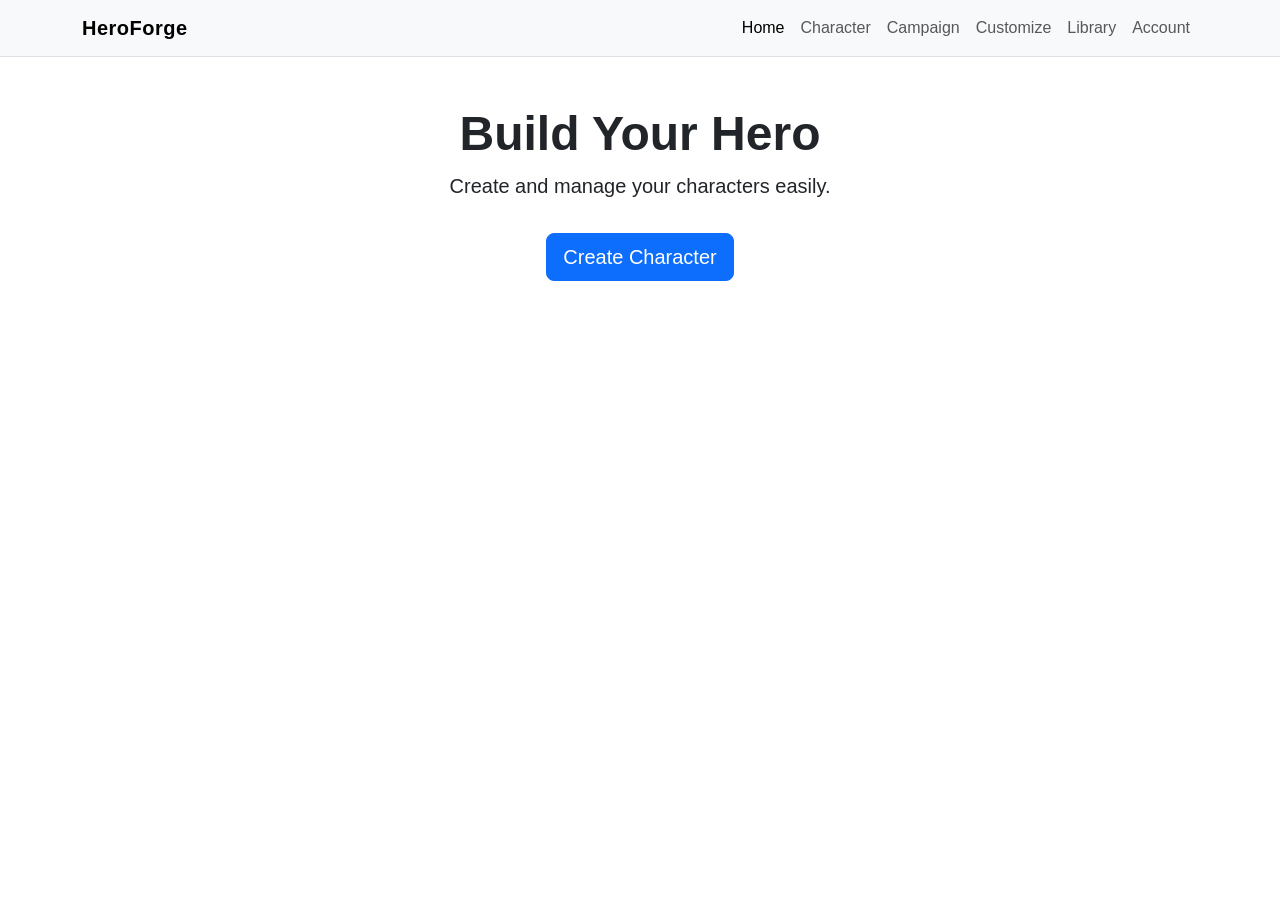
==== index.html @ 3fb8854e "Merge pull request #1 from VCU-257/hrishita-nav-home Added navbar and home page setup" ====
<!DOCTYPE html>
<html lang="en">
<head>
  <meta charset="UTF-8">
  <meta name="viewport" content="width=device-width, initial-scale=1.0">
  <title>HeroForge</title>

  <!-- Bootstrap CSS -->
  <link href="https://cdn.jsdelivr.net/npm/bootstrap@5.3.3/dist/css/bootstrap.min.css" rel="stylesheet">

  <!-- Custom CSS -->
  <link rel="stylesheet" href="style.css">
</head>

<body>

  <!-- Navbar -->
  <nav class="navbar navbar-expand-lg bg-light border-bottom">
    <div class="container">

      <!-- Logo -->
      <a class="navbar-brand fw-bold" href="#">HeroForge</a>

      <!-- Hamburger Button -->
      <button class="navbar-toggler" type="button"
        data-bs-toggle="offcanvas"
        data-bs-target="#mobileMenu">
        <span class="navbar-toggler-icon"></span>
      </button>

      <!-- Desktop Nav -->
      <div class="collapse navbar-collapse">
        <ul class="navbar-nav ms-auto">
          <li class="nav-item"><a class="nav-link active" href="#">Home</a></li>
          <li class="nav-item"><a class="nav-link" href="#">Character</a></li>
          <li class="nav-item"><a class="nav-link" href="#">Campaign</a></li>
          <li class="nav-item"><a class="nav-link" href="#">Customize</a></li>
          <li class="nav-item"><a class="nav-link" href="#">Library</a></li>
          <li class="nav-item"><a class="nav-link" href="#">Account</a></li>
        </ul>
      </div>

    </div>
  </nav>

  <!-- Offcanvas Mobile Menu -->
  <div class="offcanvas offcanvas-end" tabindex="-1" id="mobileMenu">
    <div class="offcanvas-header">
      <h5 class="offcanvas-title">Menu</h5>
      <button type="button" class="btn-close" data-bs-dismiss="offcanvas"></button>
    </div>
    <div class="offcanvas-body">
      <ul class="navbar-nav">
        <li class="nav-item"><a class="nav-link active" href="#">Home</a></li>
        <li class="nav-item"><a class="nav-link" href="#">Character</a></li>
        <li class="nav-item"><a class="nav-link" href="#">Campaign</a></li>
        <li class="nav-item"><a class="nav-link" href="#">Customize</a></li>
        <li class="nav-item"><a class="nav-link" href="#">Library</a></li>
        <li class="nav-item"><a class="nav-link" href="#">Account</a></li>
      </ul>
    </div>
  </div>

  <!-- Home Content -->
  <main class="container py-5 text-center">
    <h1 class="display-5 fw-bold">Build Your Hero</h1>
    <p class="lead">Create and manage your characters easily.</p>

    <a href="#" class="btn btn-primary btn-lg mt-3">Create Character</a>
  </main>

  <!-- Bootstrap JS -->
  <script src="https://cdn.jsdelivr.net/npm/bootstrap@5.3.3/dist/js/bootstrap.bundle.min.js"></script>

</body>
</html>
---- style.css ----
body {
  font-family: Arial, sans-serif;
}

.navbar-brand {
  letter-spacing: 0.5px;
}
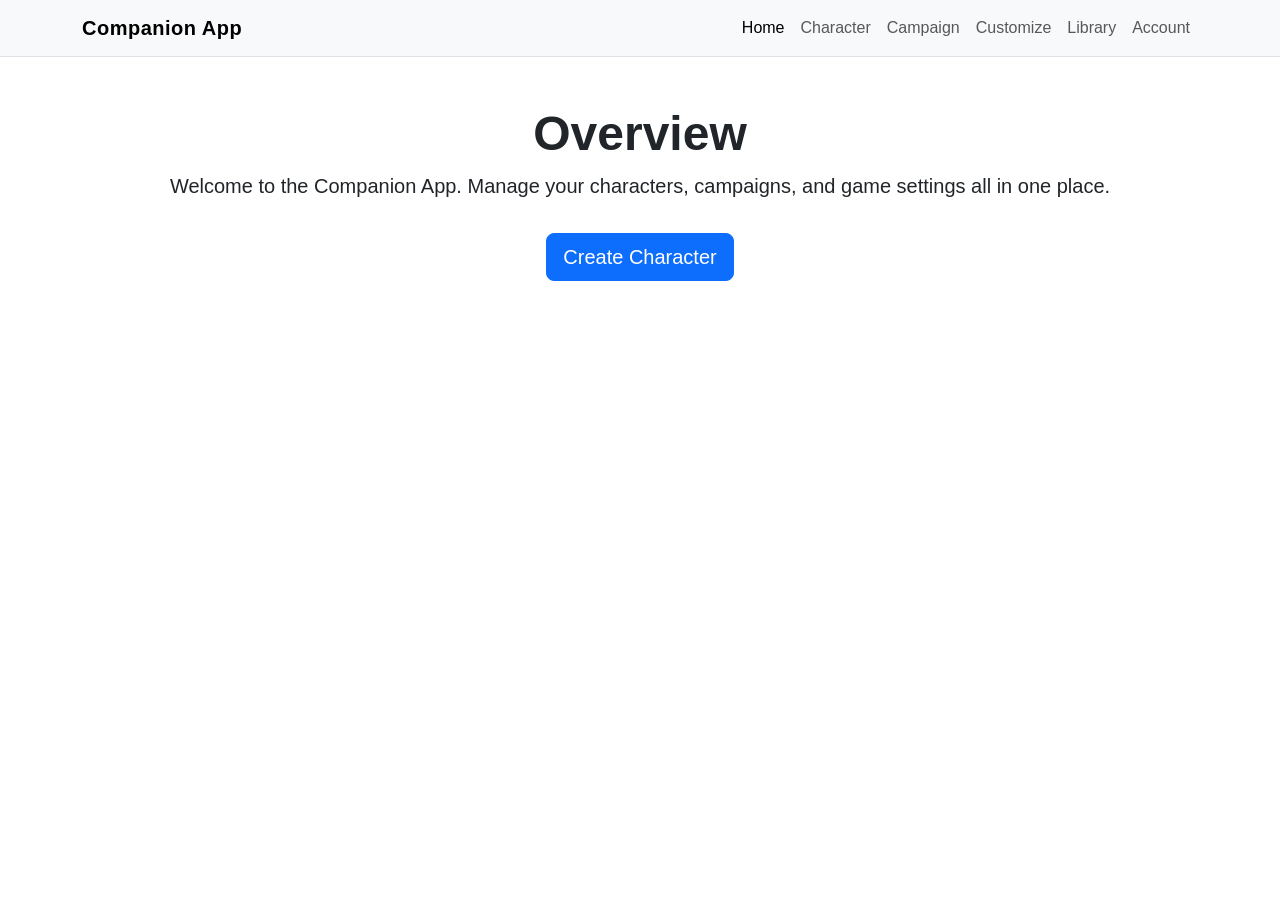
==== commit f62aefa5: "Merge pull request #2 from VCU-257/hrishita-nav-home updated" ====
--- a/index.html
+++ b/index.html
@@ -19,7 +19,7 @@
     <div class="container">
 
       <!-- Logo -->
-      <a class="navbar-brand fw-bold" href="#">HeroForge</a>
+      <a class="navbar-brand fw-bold" href="#">Companion App</a>
 
       <!-- Hamburger Button -->
       <button class="navbar-toggler" type="button"
@@ -31,12 +31,29 @@
       <!-- Desktop Nav -->
       <div class="collapse navbar-collapse">
         <ul class="navbar-nav ms-auto">
-          <li class="nav-item"><a class="nav-link active" href="#">Home</a></li>
-          <li class="nav-item"><a class="nav-link" href="#">Character</a></li>
-          <li class="nav-item"><a class="nav-link" href="#">Campaign</a></li>
-          <li class="nav-item"><a class="nav-link" href="#">Customize</a></li>
-          <li class="nav-item"><a class="nav-link" href="#">Library</a></li>
-          <li class="nav-item"><a class="nav-link" href="#">Account</a></li>
+            <li class="nav-item">
+                <a class="nav-link active" href="index.html">Home</a>
+            </li>
+
+            <li class="nav-item">
+                <a class="nav-link" href="CharacterPage.html">Character</a>
+            </li>
+
+            <li class="nav-item">
+                <a class="nav-link" href="#">Campaign</a>
+            </li>
+
+            <li class="nav-item">
+                <a class="nav-link" href="#">Customize</a>
+            </li>
+
+            <li class="nav-item">
+                <a class="nav-link" href="#">Library</a>
+            </li>
+
+            <li class="nav-item">
+                <a class="nav-link" href="#">Account</a>
+            </li>
         </ul>
       </div>
 
@@ -63,8 +80,10 @@
 
   <!-- Home Content -->
   <main class="container py-5 text-center">
-    <h1 class="display-5 fw-bold">Build Your Hero</h1>
-    <p class="lead">Create and manage your characters easily.</p>
+    <h1 class="display-5 fw-bold">Overview</h1>
+    <p class="lead">
+        Welcome to the Companion App. Manage your characters, campaigns, and game settings all in one place. 
+    </p>
 
     <a href="#" class="btn btn-primary btn-lg mt-3">Create Character</a>
   </main>
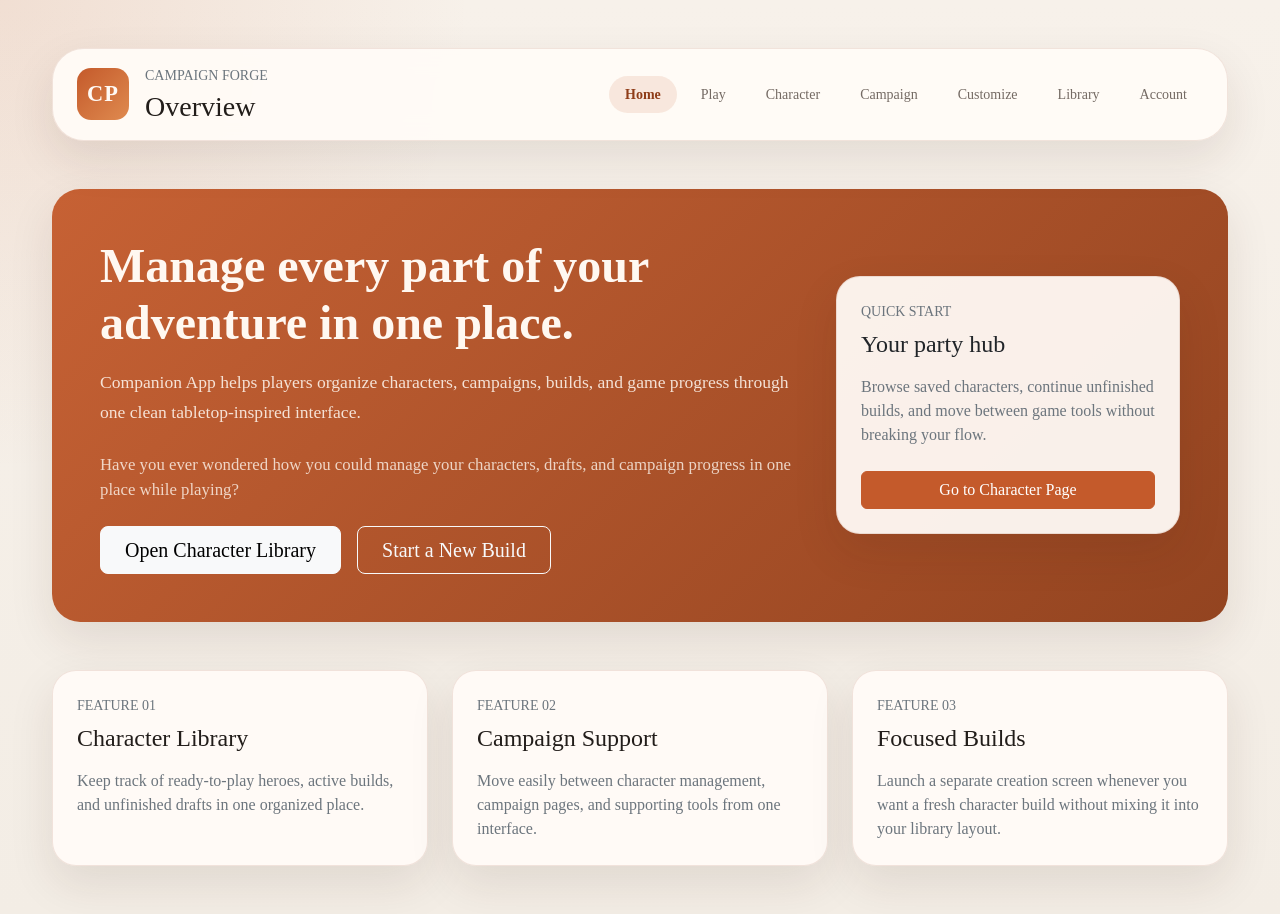
==== commit 8893d9fb: "Add themed multi-page navigation and placeholder pages" ====
--- a/index.html
+++ b/index.html
@@ -1,95 +1,92 @@
 <!DOCTYPE html>
 <html lang="en">
 <head>
-  <meta charset="UTF-8">
-  <meta name="viewport" content="width=device-width, initial-scale=1.0">
-  <title>HeroForge</title>
-
-  <!-- Bootstrap CSS -->
+  <meta charset="utf-8">
+  <meta name="viewport" content="width=device-width, initial-scale=1">
+  <title>Companion App - Home</title>
   <link href="https://cdn.jsdelivr.net/npm/bootstrap@5.3.3/dist/css/bootstrap.min.css" rel="stylesheet">
-
-  <!-- Custom CSS -->
-  <link rel="stylesheet" href="style.css">
+  <link href="style.css" rel="stylesheet">
 </head>
-
 <body>
-
-  <!-- Navbar -->
-  <nav class="navbar navbar-expand-lg bg-light border-bottom">
-    <div class="container">
-
-      <!-- Logo -->
-      <a class="navbar-brand fw-bold" href="#">Companion App</a>
-
-      <!-- Hamburger Button -->
-      <button class="navbar-toggler" type="button"
-        data-bs-toggle="offcanvas"
-        data-bs-target="#mobileMenu">
-        <span class="navbar-toggler-icon"></span>
-      </button>
-
-      <!-- Desktop Nav -->
-      <div class="collapse navbar-collapse">
-        <ul class="navbar-nav ms-auto">
-            <li class="nav-item">
-                <a class="nav-link active" href="index.html">Home</a>
-            </li>
-
-            <li class="nav-item">
-                <a class="nav-link" href="CharacterPage.html">Character</a>
-            </li>
-
-            <li class="nav-item">
-                <a class="nav-link" href="#">Campaign</a>
-            </li>
-
-            <li class="nav-item">
-                <a class="nav-link" href="#">Customize</a>
-            </li>
-
-            <li class="nav-item">
-                <a class="nav-link" href="#">Library</a>
-            </li>
-
-            <li class="nav-item">
-                <a class="nav-link" href="#">Account</a>
-            </li>
+  <div class="container py-4 py-lg-5 app-shell">
+    <header class="topbar rounded-5 px-3 px-lg-4 py-3 mb-4 mb-lg-5">
+      <div class="d-flex flex-column flex-lg-row align-items-lg-center gap-3 justify-content-between">
+        <div class="d-flex align-items-center gap-3">
+          <div class="brand-mark">CP</div>
+          <div>
+            <p class="text-uppercase small mb-1 text-secondary">Campaign Forge</p>
+            <h1 class="h3 mb-0">Overview</h1>
+          </div>
+        </div>
+        <ul class="nav nav-pills flex-wrap gap-2 small">
+          <li class="nav-item"><a class="nav-link active" aria-current="page" href="index.html">Home</a></li>
+          <li class="nav-item"><a class="nav-link" href="Play.html">Play</a></li>
+          <li class="nav-item"><a class="nav-link" href="CharacterPage.html">Character</a></li>
+          <li class="nav-item"><a class="nav-link" href="Campaign.html">Campaign</a></li>
+          <li class="nav-item"><a class="nav-link" href="Customize.html">Customize</a></li>
+          <li class="nav-item"><a class="nav-link" href="Library.html">Library</a></li>
+          <li class="nav-item"><a class="nav-link" href="Account.html">Account</a></li>
         </ul>
       </div>
+    </header>
 
-    </div>
-  </nav>
+    <section class="hero p-4 p-lg-5 mb-4 mb-lg-5">
+      <div class="row g-4 align-items-center">
+        <div class="col-lg-8">
+          <h2 class="display-5 fw-semibold mb-3">Manage every part of your adventure in one place.</h2>
+          <p class="lead-copy mb-4">
+            Companion App helps players organize characters, campaigns, builds, and game progress through one clean tabletop-inspired interface.
+          </p>
+          <p class="quote-text mb-4">
+            Have you ever wondered how you could manage your characters, drafts, and campaign progress in one place while playing?
+          </p>
+          <div class="d-flex flex-wrap gap-3">
+            <a href="CharacterPage.html" class="btn btn-light btn-lg px-4">Open Character Library</a>
+            <a href="CharacterCreation.html" class="btn btn-outline-light btn-lg px-4">Start a New Build</a>
+          </div>
+        </div>
+        <div class="col-lg-4">
+          <div class="panel-card p-4 text-dark h-100">
+            <p class="text-uppercase small text-secondary mb-2">Quick Start</p>
+            <h3 class="h4 mb-3">Your party hub</h3>
+            <p class="text-secondary mb-4">
+              Browse saved characters, continue unfinished builds, and move between game tools without breaking your flow.
+            </p>
+            <a href="CharacterPage.html" class="btn btn-primary w-100">Go to Character Page</a>
+          </div>
+        </div>
+      </div>
+    </section>
 
-  <!-- Offcanvas Mobile Menu -->
-  <div class="offcanvas offcanvas-end" tabindex="-1" id="mobileMenu">
-    <div class="offcanvas-header">
-      <h5 class="offcanvas-title">Menu</h5>
-      <button type="button" class="btn-close" data-bs-dismiss="offcanvas"></button>
-    </div>
-    <div class="offcanvas-body">
-      <ul class="navbar-nav">
-        <li class="nav-item"><a class="nav-link active" href="#">Home</a></li>
-        <li class="nav-item"><a class="nav-link" href="#">Character</a></li>
-        <li class="nav-item"><a class="nav-link" href="#">Campaign</a></li>
-        <li class="nav-item"><a class="nav-link" href="#">Customize</a></li>
-        <li class="nav-item"><a class="nav-link" href="#">Library</a></li>
-        <li class="nav-item"><a class="nav-link" href="#">Account</a></li>
-      </ul>
-    </div>
+    <section class="row g-4">
+      <div class="col-md-4">
+        <div class="feature-card p-4 h-100">
+          <p class="text-uppercase small text-secondary mb-2">Feature 01</p>
+          <h3 class="h4 mb-3">Character Library</h3>
+          <p class="text-secondary mb-0">
+            Keep track of ready-to-play heroes, active builds, and unfinished drafts in one organized place.
+          </p>
+        </div>
+      </div>
+      <div class="col-md-4">
+        <div class="feature-card p-4 h-100">
+          <p class="text-uppercase small text-secondary mb-2">Feature 02</p>
+          <h3 class="h4 mb-3">Campaign Support</h3>
+          <p class="text-secondary mb-0">
+            Move easily between character management, campaign pages, and supporting tools from one interface.
+          </p>
+        </div>
+      </div>
+      <div class="col-md-4">
+        <div class="feature-card p-4 h-100">
+          <p class="text-uppercase small text-secondary mb-2">Feature 03</p>
+          <h3 class="h4 mb-3">Focused Builds</h3>
+          <p class="text-secondary mb-0">
+            Launch a separate creation screen whenever you want a fresh character build without mixing it into your library layout.
+          </p>
+        </div>
+      </div>
+    </section>
   </div>
-
-  <!-- Home Content -->
-  <main class="container py-5 text-center">
-    <h1 class="display-5 fw-bold">Overview</h1>
-    <p class="lead">
-        Welcome to the Companion App. Manage your characters, campaigns, and game settings all in one place. 
-    </p>
-
-    <a href="#" class="btn btn-primary btn-lg mt-3">Create Character</a>
-  </main>
-
-  <!-- Bootstrap JS -->
-  <script src="https://cdn.jsdelivr.net/npm/bootstrap@5.3.3/dist/js/bootstrap.bundle.min.js"></script>
-
 </body>
 </html>
--- a/style.css
+++ b/style.css
@@ -1,7 +1,219 @@
+:root {
+  --page-bg: #f3ede5;
+  --panel-bg: rgba(255, 251, 247, 0.94);
+  --accent: #c45a2b;
+  --accent-dark: #8f3d18;
+  --ink: #221d1a;
+  --muted: #746a63;
+  --border: #dccfc1;
+  --card-shadow: 0 18px 45px rgba(60, 31, 15, 0.1);
+}
+
 body {
-  font-family: Arial, sans-serif;
-}
-
-.navbar-brand {
-  letter-spacing: 0.5px;
+  background:
+    radial-gradient(circle at top left, rgba(196, 90, 43, 0.12), transparent 30%),
+    linear-gradient(180deg, #f7f1ea 0%, var(--page-bg) 100%);
+  color: var(--ink);
+  font-family: Georgia, "Times New Roman", serif;
+  min-height: 100vh;
+}
+
+.app-shell {
+  max-width: 1200px;
+}
+
+.topbar,
+.panel-card,
+.feature-card,
+.builder-card,
+.info-card,
+.status-card,
+.library-card {
+  background: var(--panel-bg);
+  border: 1px solid rgba(143, 61, 24, 0.12);
+  box-shadow: var(--card-shadow);
+}
+
+.topbar {
+  -webkit-backdrop-filter: blur(12px);
+  backdrop-filter: blur(12px);
+}
+
+.brand-mark {
+  width: 52px;
+  height: 52px;
+  border-radius: 14px;
+  display: grid;
+  place-items: center;
+  background: linear-gradient(135deg, var(--accent), #df8a4f);
+  color: #fffaf5;
+  font-size: 1.4rem;
+  font-weight: 700;
+  letter-spacing: 0.05em;
+}
+
+.nav-pills .nav-link {
+  color: var(--muted);
+  border-radius: 999px;
+  padding-inline: 1rem;
+}
+
+.nav-pills .nav-link.active,
+.nav-pills .show > .nav-link {
+  background-color: rgba(196, 90, 43, 0.12);
+  color: var(--accent-dark);
+  font-weight: 600;
+}
+
+.hero,
+.page-hero {
+  background: linear-gradient(135deg, rgba(196, 90, 43, 0.95), rgba(143, 61, 24, 0.96));
+  color: #fff8f1;
+  border-radius: 28px;
+  box-shadow: var(--card-shadow);
+  overflow: hidden;
+}
+
+.hero .lead-copy,
+.page-hero .lead-copy,
+.helper-text {
+  color: rgba(255, 248, 241, 0.86);
+  font-size: 1.1rem;
+  line-height: 1.7;
+}
+
+.quote-text {
+  font-size: 1.05rem;
+  color: rgba(255, 248, 241, 0.78);
+}
+
+.metric {
+  border: 1px solid rgba(255, 248, 241, 0.2);
+  border-radius: 18px;
+  background: rgba(255, 255, 255, 0.08);
+}
+
+.feature-card,
+.panel-card,
+.builder-card,
+.info-card,
+.status-card,
+.library-card {
+  border-radius: 24px;
+}
+
+.feature-card h3,
+.info-card h3,
+.status-card h3 {
+  font-size: 1.5rem;
+}
+
+.builder-card .card-header {
+  background: transparent;
+  border-bottom: 1px solid rgba(143, 61, 24, 0.12);
+  font-weight: 700;
+  color: var(--ink);
+}
+
+.character-card {
+  background: var(--panel-bg);
+  border: 1px solid rgba(143, 61, 24, 0.12);
+  border-radius: 24px;
+  overflow: hidden;
+  box-shadow: var(--card-shadow);
+  transition: transform 180ms ease, box-shadow 180ms ease;
+}
+
+.character-card:hover {
+  transform: translateY(-4px);
+  box-shadow: 0 22px 50px rgba(60, 31, 15, 0.14);
+}
+
+.portrait {
+  height: 180px;
+  background: linear-gradient(135deg, #2b2825, #4a443f);
+  color: #fff5eb;
+  display: flex;
+  align-items: end;
+  padding: 1.25rem;
+  font-size: 1.4rem;
+  font-weight: 700;
+  letter-spacing: 0.04em;
+}
+
+.chip {
+  border: 1px solid var(--border);
+  border-radius: 999px;
+  padding: 0.4rem 0.85rem;
+  font-size: 0.88rem;
+  background: #fff;
+}
+
+.form-label {
+  color: var(--ink);
+  font-weight: 600;
+}
+
+.form-control,
+.form-select,
+textarea {
+  border-radius: 14px;
+  border-color: var(--border);
+  background-color: #fffdfb;
+}
+
+.form-control:focus,
+.form-select:focus,
+textarea:focus {
+  border-color: rgba(196, 90, 43, 0.55);
+  box-shadow: 0 0 0 0.2rem rgba(196, 90, 43, 0.12);
+}
+
+.btn-primary {
+  background-color: var(--accent);
+  border-color: var(--accent);
+}
+
+.btn-primary:hover,
+.btn-primary:focus {
+  background-color: var(--accent-dark);
+  border-color: var(--accent-dark);
+}
+
+.btn-outline-secondary {
+  border-color: var(--border);
+  color: var(--muted);
+}
+
+.btn-outline-secondary:hover {
+  background-color: #efe4da;
+  color: var(--ink);
+  border-color: #d4c1b1;
+}
+
+.btn-outline-light {
+  border-width: 1.5px;
+}
+
+.status-icon {
+  width: 84px;
+  height: 84px;
+  border-radius: 50%;
+  display: grid;
+  place-items: center;
+  background: rgba(196, 90, 43, 0.12);
+  color: var(--accent-dark);
+  font-size: 2rem;
+  font-weight: 700;
+}
+
+.quick-list li {
+  margin-bottom: 0.6rem;
+  color: var(--muted);
+}
+
+@media (max-width: 991.98px) {
+  .topbar .nav {
+    justify-content: center;
+  }
 }
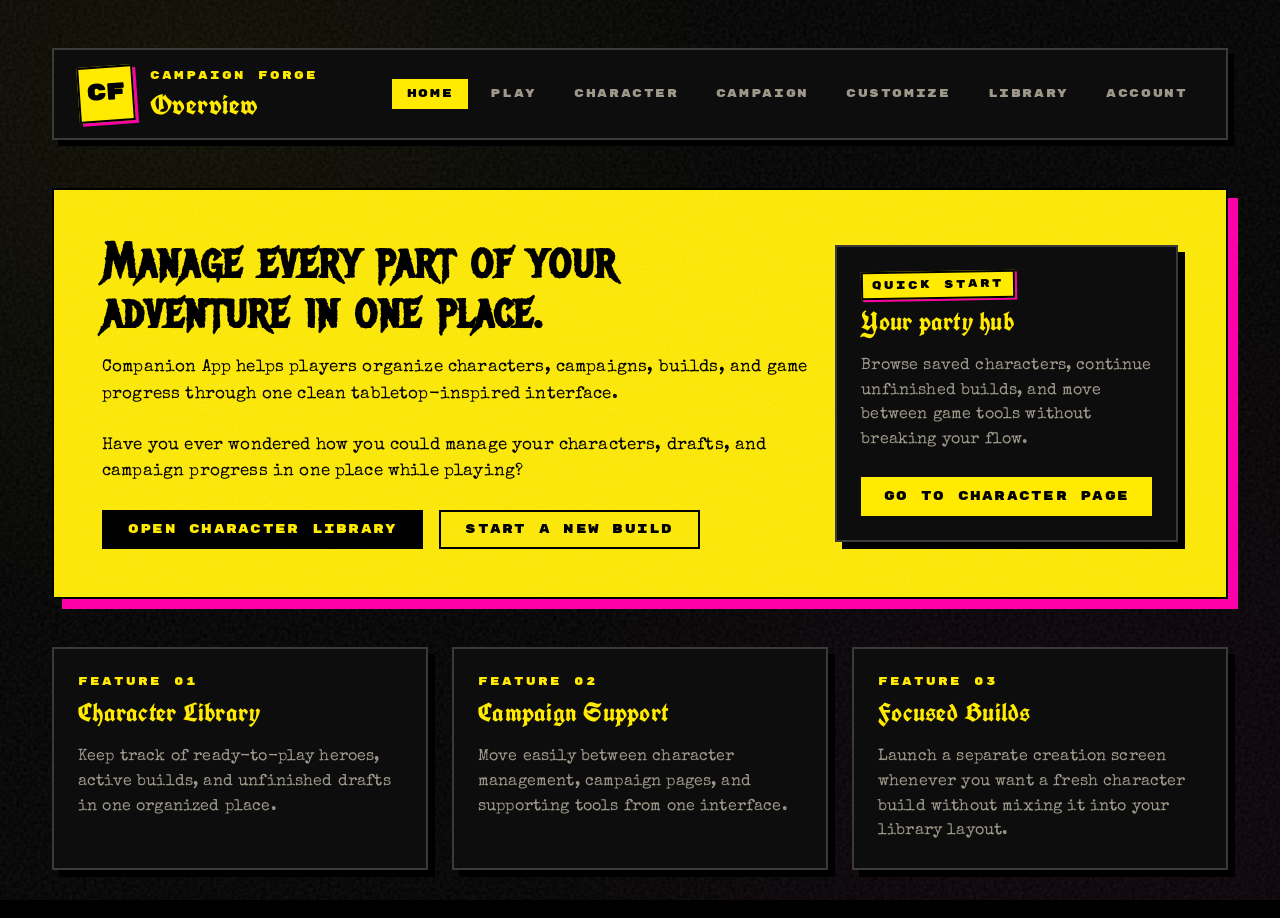
==== commit bcec8ee6: "MAJOR CHANGES FINALLY PUSHED" ====
--- a/index.html
+++ b/index.html
@@ -5,6 +5,9 @@
   <meta name="viewport" content="width=device-width, initial-scale=1">
   <title>Companion App - Home</title>
   <link href="https://cdn.jsdelivr.net/npm/bootstrap@5.3.3/dist/css/bootstrap.min.css" rel="stylesheet">
+  <link rel="preconnect" href="https://fonts.googleapis.com">
+  <link rel="preconnect" href="https://fonts.gstatic.com" crossorigin>
+  <link href="https://fonts.googleapis.com/css2?family=Metal+Mania&family=Rubik+Mono+One&family=Special+Elite&family=UnifrakturCook:wght@700&display=swap" rel="stylesheet">
   <link href="style.css" rel="stylesheet">
 </head>
 <body>
@@ -12,7 +15,7 @@
     <header class="topbar rounded-5 px-3 px-lg-4 py-3 mb-4 mb-lg-5">
       <div class="d-flex flex-column flex-lg-row align-items-lg-center gap-3 justify-content-between">
         <div class="d-flex align-items-center gap-3">
-          <div class="brand-mark">CP</div>
+          <div class="brand-mark">CF</div>
           <div>
             <p class="text-uppercase small mb-1 text-secondary">Campaign Forge</p>
             <h1 class="h3 mb-0">Overview</h1>
--- a/style.css
+++ b/style.css
@@ -1,219 +1,1186 @@
 :root {
-  --page-bg: #f3ede5;
-  --panel-bg: rgba(255, 251, 247, 0.94);
-  --accent: #c45a2b;
-  --accent-dark: #8f3d18;
-  --ink: #221d1a;
-  --muted: #746a63;
-  --border: #dccfc1;
-  --card-shadow: 0 18px 45px rgba(60, 31, 15, 0.1);
+  --mb-black: #000000;
+  --mb-panel: #0d0d0d;
+  --mb-panel-raised: #161616;
+  --mb-yellow: #ffea00;
+  --mb-yellow-dark: #c4b300;
+  --mb-pink: #ff00a8;
+  --mb-pink-dark: #b80078;
+  --mb-blood: #a60000;
+  --mb-bone: #e8e3d5;
+  --mb-bone-dim: #9d9889;
+  --mb-muted: #565248;
+  --mb-border: #252525;
+  --mb-border-strong: #3a3a3a;
+
+  --font-blackletter: "UnifrakturCook", "UnifrakturMaguntia", "Times New Roman", serif;
+  --font-display: "Rubik Mono One", "Impact", "Arial Black", sans-serif;
+  --font-body: "Special Elite", "Courier New", monospace;
+  /* "Peste" is not on Google Fonts; Metal Mania is the closest brushed/grime display face */
+  --font-peste: "Metal Mania", "UnifrakturCook", "Impact", sans-serif;
+}
+
+* {
+  -webkit-font-smoothing: antialiased;
 }
 
 body {
-  background:
-    radial-gradient(circle at top left, rgba(196, 90, 43, 0.12), transparent 30%),
-    linear-gradient(180deg, #f7f1ea 0%, var(--page-bg) 100%);
-  color: var(--ink);
-  font-family: Georgia, "Times New Roman", serif;
+  background-color: var(--mb-black);
+  background-image:
+    radial-gradient(circle at 15% 10%, rgba(255, 234, 0, 0.05), transparent 40%),
+    radial-gradient(circle at 85% 90%, rgba(255, 0, 168, 0.04), transparent 45%),
+    url("data:image/svg+xml;utf8,<svg xmlns='http://www.w3.org/2000/svg' viewBox='0 0 300 300'><filter id='n'><feTurbulence type='fractalNoise' baseFrequency='0.85' numOctaves='3' stitchTiles='stitch'/><feColorMatrix values='0 0 0 0 1  0 0 0 0 1  0 0 0 0 1  0 0 0 0.08 0'/></filter><rect width='100%25' height='100%25' filter='url(%23n)'/></svg>");
+  background-attachment: fixed;
+  color: var(--mb-bone);
+  font-family: var(--font-body);
   min-height: 100vh;
+  letter-spacing: 0.01em;
+}
+
+h1, h2, h3, h4, h5, h6,
+.display-4, .display-5, .display-6 {
+  font-family: var(--font-blackletter);
+  color: var(--mb-bone);
+  font-weight: 700;
+  letter-spacing: 0.015em;
+  line-height: 1.05;
+}
+
+.display-5 {
+  /* No pink shadow — blackletter + offset shadow is unreadable.
+     Hero headings get a thin black shadow instead, below. */
+}
+
+.display-6 {
+  color: var(--mb-yellow);
+  font-size: 3rem;
+}
+
+p { line-height: 1.55; }
+
+.text-uppercase {
+  font-family: var(--font-display);
+  letter-spacing: 0.18em !important;
+}
+
+.text-uppercase.text-secondary,
+p.text-uppercase.small.text-secondary {
+  color: var(--mb-yellow) !important;
+  font-size: 0.7rem;
+}
+
+.lead-copy,
+.helper-text,
+.quote-text {
+  font-size: 1.05rem;
+  line-height: 1.6;
 }
 
 .app-shell {
   max-width: 1200px;
 }
 
-.topbar,
+/* ----- Topbar ----- */
+.topbar {
+  background-color: var(--mb-panel) !important;
+  border: 2px solid var(--mb-border-strong) !important;
+  border-radius: 0 !important;
+  box-shadow: 6px 6px 0 var(--mb-black);
+  -webkit-backdrop-filter: none;
+  backdrop-filter: none;
+}
+
+.topbar h1 {
+  font-family: var(--font-blackletter);
+  color: var(--mb-yellow);
+}
+
+.brand-mark {
+  width: 56px;
+  height: 56px;
+  border-radius: 0;
+  background: var(--mb-yellow);
+  color: var(--mb-black);
+  font-family: var(--font-display);
+  font-size: 1.4rem;
+  font-weight: 900;
+  letter-spacing: 0;
+  transform: rotate(-4deg);
+  display: grid;
+  place-items: center;
+  border: 2px solid var(--mb-black);
+  box-shadow: 3px 3px 0 var(--mb-pink);
+}
+
+/* ----- Nav pills ----- */
+.nav-pills .nav-link {
+  color: var(--mb-bone-dim);
+  border-radius: 0;
+  padding: 0.35rem 0.85rem;
+  font-family: var(--font-display);
+  font-size: 0.72rem;
+  letter-spacing: 0.14em;
+  text-transform: uppercase;
+  border: 1px solid transparent;
+}
+
+.nav-pills .nav-link:hover {
+  color: var(--mb-yellow);
+  border-color: var(--mb-border-strong);
+  background: transparent;
+}
+
+.nav-pills .nav-link.active,
+.nav-pills .show > .nav-link {
+  background-color: var(--mb-yellow);
+  color: var(--mb-black);
+  font-weight: 400;
+  border-color: var(--mb-yellow);
+}
+
+/* ----- Cards / panels ----- */
 .panel-card,
 .feature-card,
 .builder-card,
 .info-card,
 .status-card,
 .library-card {
-  background: var(--panel-bg);
-  border: 1px solid rgba(143, 61, 24, 0.12);
-  box-shadow: var(--card-shadow);
-}
-
-.topbar {
-  -webkit-backdrop-filter: blur(12px);
-  backdrop-filter: blur(12px);
-}
-
-.brand-mark {
-  width: 52px;
-  height: 52px;
-  border-radius: 14px;
-  display: grid;
-  place-items: center;
-  background: linear-gradient(135deg, var(--accent), #df8a4f);
-  color: #fffaf5;
-  font-size: 1.4rem;
-  font-weight: 700;
-  letter-spacing: 0.05em;
-}
-
-.nav-pills .nav-link {
-  color: var(--muted);
-  border-radius: 999px;
-  padding-inline: 1rem;
-}
-
-.nav-pills .nav-link.active,
-.nav-pills .show > .nav-link {
-  background-color: rgba(196, 90, 43, 0.12);
-  color: var(--accent-dark);
-  font-weight: 600;
-}
-
+  background-color: var(--mb-panel) !important;
+  border: 2px solid var(--mb-border-strong) !important;
+  border-radius: 0 !important;
+  box-shadow: 7px 7px 0 var(--mb-black);
+  color: var(--mb-bone);
+}
+
+/* Bootstrap's .text-dark forces near-black color with !important, which on
+   our dark panels produces black-on-near-black. Override it hard. */
+.info-card,
+.info-card.text-dark,
+.panel-card.text-dark,
+.panel-card.text-dark h1,
+.panel-card.text-dark h2,
+.panel-card.text-dark h3,
+.panel-card.text-dark h4,
+.panel-card.text-dark h5,
+.panel-card.text-dark h6,
+.info-card.text-dark h1,
+.info-card.text-dark h2,
+.info-card.text-dark h3,
+.info-card.text-dark h4,
+.info-card.text-dark h5,
+.info-card.text-dark h6 {
+  color: var(--mb-bone) !important;
+}
+
+.panel-card.text-dark h3,
+.panel-card.text-dark h4,
+.info-card.text-dark h3,
+.info-card.text-dark h4 {
+  color: var(--mb-yellow) !important;
+}
+
+.info-card .text-secondary,
+.info-card.text-dark .text-secondary,
+.panel-card .text-secondary,
+.panel-card.text-dark .text-secondary,
+.feature-card .text-secondary,
+.builder-card .text-secondary,
+.status-card .text-secondary,
+.library-card .text-secondary,
+.character-card .text-secondary {
+  color: var(--mb-bone-dim) !important;
+}
+
+.panel-card.text-dark .text-uppercase.text-secondary,
+.info-card.text-dark .text-uppercase.text-secondary {
+  background: var(--mb-yellow);
+  color: var(--mb-black) !important;
+  padding: 0.2rem 0.55rem;
+  display: inline-block;
+  transform: rotate(-1deg);
+  border: 2px solid var(--mb-black);
+  box-shadow: 2px 2px 0 var(--mb-pink);
+}
+
+.feature-card h3,
+.info-card h3,
+.status-card h3,
+.panel-card h3,
+.library-card h3,
+.builder-card h3 {
+  font-family: var(--font-blackletter);
+  color: var(--mb-yellow);
+  font-size: 1.6rem;
+  letter-spacing: 0.01em;
+}
+
+/* ----- Hero / page-hero ----- */
 .hero,
 .page-hero {
-  background: linear-gradient(135deg, rgba(196, 90, 43, 0.95), rgba(143, 61, 24, 0.96));
-  color: #fff8f1;
-  border-radius: 28px;
-  box-shadow: var(--card-shadow);
+  background: var(--mb-yellow) !important;
+  color: var(--mb-black) !important;
+  border-radius: 0;
+  border: 2px solid var(--mb-black);
+  box-shadow: 10px 10px 0 var(--mb-pink);
   overflow: hidden;
+  position: relative;
+}
+
+.hero::before,
+.page-hero::before {
+  content: "";
+  position: absolute;
+  inset: 0;
+  background-image: url("data:image/svg+xml;utf8,<svg xmlns='http://www.w3.org/2000/svg' viewBox='0 0 200 200'><filter id='n'><feTurbulence type='fractalNoise' baseFrequency='0.9' numOctaves='2' stitchTiles='stitch'/></filter><rect width='100%25' height='100%25' filter='url(%23n)' opacity='0.12'/></svg>");
+  pointer-events: none;
+}
+
+.hero > *,
+.page-hero > * {
+  position: relative;
+}
+
+.hero h2, .page-hero h2,
+.hero h3, .page-hero h3 {
+  color: var(--mb-black) !important;
+}
+
+.hero h2.display-5,
+.page-hero h2.display-5 {
+  font-family: var(--font-peste);
+  font-weight: 400;
+  letter-spacing: 0.02em;
+  line-height: 1.05;
+  text-shadow: none;
+}
+
+.hero .text-uppercase,
+.page-hero .text-uppercase,
+.hero p.text-uppercase.small.text-secondary,
+.page-hero p.text-uppercase.small.text-secondary {
+  color: var(--mb-black) !important;
 }
 
 .hero .lead-copy,
 .page-hero .lead-copy,
-.helper-text {
-  color: rgba(255, 248, 241, 0.86);
-  font-size: 1.1rem;
-  line-height: 1.7;
-}
-
-.quote-text {
-  font-size: 1.05rem;
-  color: rgba(255, 248, 241, 0.78);
+.hero .helper-text,
+.page-hero .helper-text,
+.hero .quote-text {
+  color: var(--mb-black) !important;
+  font-weight: 500;
+}
+
+.hero .text-white-50,
+.page-hero .text-white-50 {
+  color: var(--mb-black) !important;
+  opacity: 0.75;
 }
 
 .metric {
-  border: 1px solid rgba(255, 248, 241, 0.2);
-  border-radius: 18px;
-  background: rgba(255, 255, 255, 0.08);
-}
-
-.feature-card,
-.panel-card,
-.builder-card,
-.info-card,
-.status-card,
-.library-card {
-  border-radius: 24px;
-}
-
-.feature-card h3,
-.info-card h3,
-.status-card h3 {
-  font-size: 1.5rem;
-}
-
+  border: 2px solid var(--mb-black);
+  border-radius: 0;
+  background: var(--mb-black);
+  color: var(--mb-bone);
+}
+
+.metric .small,
+.metric .text-white-50 {
+  color: var(--mb-yellow) !important;
+  opacity: 1;
+  font-family: var(--font-display);
+  letter-spacing: 0.12em;
+  text-transform: uppercase;
+  font-size: 0.68rem;
+}
+
+.metric .fs-4 {
+  font-family: var(--font-display);
+  color: var(--mb-bone);
+}
+
+/* ----- Builder card header ----- */
 .builder-card .card-header {
-  background: transparent;
-  border-bottom: 1px solid rgba(143, 61, 24, 0.12);
-  font-weight: 700;
-  color: var(--ink);
-}
-
+  background: var(--mb-black) !important;
+  border-bottom: 2px solid var(--mb-yellow) !important;
+  border-radius: 0;
+  font-family: var(--font-display);
+  font-weight: 400;
+  color: var(--mb-yellow) !important;
+  letter-spacing: 0.15em;
+  text-transform: uppercase;
+  font-size: 0.88rem;
+}
+
+/* ----- Character cards ----- */
 .character-card {
-  background: var(--panel-bg);
-  border: 1px solid rgba(143, 61, 24, 0.12);
-  border-radius: 24px;
+  background: var(--mb-panel);
+  border: 2px solid var(--mb-border-strong);
+  border-radius: 0;
   overflow: hidden;
-  box-shadow: var(--card-shadow);
-  transition: transform 180ms ease, box-shadow 180ms ease;
+  box-shadow: 6px 6px 0 var(--mb-black);
+  transition: transform 150ms ease, box-shadow 150ms ease, border-color 150ms ease;
+  color: var(--mb-bone);
 }
 
 .character-card:hover {
-  transform: translateY(-4px);
-  box-shadow: 0 22px 50px rgba(60, 31, 15, 0.14);
+  transform: translate(-2px, -2px);
+  box-shadow: 10px 10px 0 var(--mb-pink);
+  border-color: var(--mb-yellow);
+}
+
+.character-card h3 {
+  font-family: var(--font-blackletter);
+  color: var(--mb-yellow);
 }
 
 .portrait {
-  height: 180px;
-  background: linear-gradient(135deg, #2b2825, #4a443f);
-  color: #fff5eb;
+  height: 170px;
+  background-color: var(--mb-black);
+  background-image:
+    linear-gradient(135deg, rgba(255, 234, 0, 0.1) 0%, transparent 60%),
+    url("data:image/svg+xml;utf8,<svg xmlns='http://www.w3.org/2000/svg' viewBox='0 0 100 100'><filter id='n'><feTurbulence type='fractalNoise' baseFrequency='1.2' numOctaves='2'/></filter><rect width='100%25' height='100%25' filter='url(%23n)' opacity='0.18'/></svg>");
+  color: var(--mb-yellow);
   display: flex;
   align-items: end;
-  padding: 1.25rem;
-  font-size: 1.4rem;
-  font-weight: 700;
-  letter-spacing: 0.04em;
+  padding: 1.1rem;
+  font-family: var(--font-display);
+  font-size: 1.5rem;
+  font-weight: 400;
+  letter-spacing: 0.05em;
+  border-bottom: 2px solid var(--mb-yellow);
 }
 
 .chip {
-  border: 1px solid var(--border);
-  border-radius: 999px;
-  padding: 0.4rem 0.85rem;
-  font-size: 0.88rem;
-  background: #fff;
-}
-
+  border: 1px solid var(--mb-yellow);
+  border-radius: 0;
+  padding: 0.28rem 0.65rem;
+  font-family: var(--font-display);
+  font-size: 0.68rem;
+  letter-spacing: 0.1em;
+  text-transform: uppercase;
+  background: transparent;
+  color: var(--mb-yellow);
+}
+
+/* ----- Badges ----- */
+.badge {
+  border-radius: 0;
+  font-family: var(--font-display);
+  font-size: 0.62rem;
+  letter-spacing: 0.14em;
+  padding: 0.35em 0.6em;
+}
+
+.badge.text-bg-success-subtle,
+.badge.text-success-emphasis {
+  background-color: var(--mb-yellow) !important;
+  color: var(--mb-black) !important;
+}
+
+.badge.text-bg-warning-subtle,
+.badge.text-warning-emphasis {
+  background-color: var(--mb-pink) !important;
+  color: var(--mb-black) !important;
+}
+
+/* ----- Forms ----- */
 .form-label {
-  color: var(--ink);
-  font-weight: 600;
+  font-family: var(--font-display);
+  color: var(--mb-yellow);
+  font-size: 0.7rem;
+  letter-spacing: 0.14em;
+  text-transform: uppercase;
+  margin-bottom: 0.35rem;
 }
 
 .form-control,
 .form-select,
 textarea {
-  border-radius: 14px;
-  border-color: var(--border);
-  background-color: #fffdfb;
-}
+  border-radius: 0;
+  border: 2px solid var(--mb-border-strong);
+  background-color: var(--mb-black);
+  color: var(--mb-bone);
+  font-family: var(--font-body);
+}
+
+.form-control::placeholder { color: var(--mb-muted); }
 
 .form-control:focus,
 .form-select:focus,
 textarea:focus {
-  border-color: rgba(196, 90, 43, 0.55);
-  box-shadow: 0 0 0 0.2rem rgba(196, 90, 43, 0.12);
+  border-color: var(--mb-yellow);
+  background-color: var(--mb-black);
+  color: var(--mb-bone);
+  box-shadow: 0 0 0 3px rgba(255, 234, 0, 0.15);
+}
+
+.form-select {
+  background-image: url("data:image/svg+xml,%3csvg xmlns='http://www.w3.org/2000/svg' viewBox='0 0 16 16'%3e%3cpath fill='none' stroke='%23ffea00' stroke-linecap='round' stroke-linejoin='round' stroke-width='2' d='M2 5l6 6 6-6'/%3e%3c/svg%3e");
+}
+
+.form-check-input {
+  border-radius: 0;
+  border: 2px solid var(--mb-border-strong);
+  background-color: var(--mb-black);
+}
+
+.form-check-input:checked {
+  background-color: var(--mb-yellow);
+  border-color: var(--mb-yellow);
+}
+
+/* Form switches: pink off, yellow on */
+.form-switch .form-check-input {
+  border-radius: 2em;
+  background-color: var(--mb-pink);
+  border-color: var(--mb-pink);
+  --bs-form-switch-bg: url("data:image/svg+xml,%3csvg xmlns='http://www.w3.org/2000/svg' viewBox='-4 -4 8 8'%3e%3ccircle r='3' fill='%23000000'/%3e%3c/svg%3e");
+}
+
+.form-switch .form-check-input:checked {
+  background-color: var(--mb-yellow);
+  border-color: var(--mb-yellow);
+  --bs-form-switch-bg: url("data:image/svg+xml,%3csvg xmlns='http://www.w3.org/2000/svg' viewBox='-4 -4 8 8'%3e%3ccircle r='3' fill='%23000000'/%3e%3c/svg%3e");
+}
+
+.form-switch .form-check-input:focus {
+  border-color: var(--mb-yellow);
+  box-shadow: 0 0 0 3px rgba(255, 234, 0, 0.2);
+}
+
+.form-check-label { color: var(--mb-bone); }
+
+/* ----- Buttons ----- */
+.btn {
+  border-radius: 0;
+  font-family: var(--font-display);
+  font-size: 0.78rem;
+  letter-spacing: 0.1em;
+  text-transform: uppercase;
+  padding: 0.5rem 1rem;
+  border-width: 2px;
+  transition: transform 120ms ease, box-shadow 120ms ease, background-color 120ms ease;
 }
 
 .btn-primary {
-  background-color: var(--accent);
-  border-color: var(--accent);
+  background-color: var(--mb-yellow);
+  border-color: var(--mb-yellow);
+  color: var(--mb-black);
 }
 
 .btn-primary:hover,
-.btn-primary:focus {
-  background-color: var(--accent-dark);
-  border-color: var(--accent-dark);
+.btn-primary:focus,
+.btn-primary:active {
+  background-color: var(--mb-pink) !important;
+  border-color: var(--mb-pink) !important;
+  color: var(--mb-black) !important;
+  transform: translate(-1px, -1px);
+  box-shadow: 3px 3px 0 var(--mb-yellow);
 }
 
 .btn-outline-secondary {
-  border-color: var(--border);
-  color: var(--muted);
-}
-
-.btn-outline-secondary:hover {
-  background-color: #efe4da;
-  color: var(--ink);
-  border-color: #d4c1b1;
+  background-color: transparent;
+  border-color: var(--mb-yellow);
+  color: var(--mb-yellow);
+}
+
+.btn-outline-secondary:hover,
+.btn-outline-secondary:focus {
+  background-color: var(--mb-yellow);
+  color: var(--mb-black);
+  border-color: var(--mb-yellow);
 }
 
 .btn-outline-light {
-  border-width: 1.5px;
-}
-
+  border-color: var(--mb-black);
+  color: var(--mb-black);
+}
+
+.btn-outline-light:hover,
+.btn-outline-light:focus {
+  background-color: var(--mb-black);
+  color: var(--mb-yellow);
+  border-color: var(--mb-black);
+}
+
+.btn-light {
+  background-color: var(--mb-black);
+  color: var(--mb-yellow);
+  border-color: var(--mb-black);
+}
+
+.btn-light:hover,
+.btn-light:focus {
+  background-color: var(--mb-pink);
+  color: var(--mb-black);
+  border-color: var(--mb-pink);
+}
+
+.btn-dark {
+  background-color: var(--mb-black);
+  border-color: var(--mb-yellow);
+  color: var(--mb-yellow);
+}
+
+.btn-dark:hover,
+.btn-dark:focus {
+  background-color: var(--mb-yellow);
+  color: var(--mb-black);
+  border-color: var(--mb-yellow);
+}
+
+.btn-roll {
+  background: var(--mb-pink);
+  color: var(--mb-black);
+  border: 2px solid var(--mb-black);
+  padding: 0.25rem 0.7rem;
+  font-size: 0.85rem;
+  letter-spacing: 0;
+  line-height: 1;
+}
+
+.btn-roll:hover,
+.btn-roll:focus {
+  background: var(--mb-yellow);
+  color: var(--mb-black);
+  border-color: var(--mb-black);
+  transform: translate(-1px, -1px);
+  box-shadow: 2px 2px 0 var(--mb-pink);
+}
+
+.btn-roll-all {
+  background: var(--mb-pink);
+  color: var(--mb-black);
+  border-color: var(--mb-black);
+}
+
+.btn-roll-all:hover,
+.btn-roll-all:focus {
+  background: var(--mb-yellow);
+  color: var(--mb-black);
+  border-color: var(--mb-black);
+}
+
+/* Input group — flatten */
+.input-group > .form-control,
+.input-group > .btn {
+  border-radius: 0 !important;
+}
+
+.input-group > .btn-roll {
+  border-left-width: 2px;
+}
+
+/* ----- Status / success icon ----- */
 .status-icon {
-  width: 84px;
-  height: 84px;
+  width: 88px;
+  height: 88px;
+  border-radius: 0;
+  display: grid;
+  place-items: center;
+  background: var(--mb-yellow);
+  color: var(--mb-black);
+  font-size: 2.2rem;
+  font-weight: 900;
+  transform: rotate(-4deg);
+  border: 3px solid var(--mb-black);
+  box-shadow: 5px 5px 0 var(--mb-pink);
+}
+
+/* ----- Lists ----- */
+.quick-list {
+  list-style: none;
+  padding-left: 0;
+}
+.quick-list li {
+  margin-bottom: 0.55rem;
+  color: var(--mb-bone-dim);
+  position: relative;
+  padding-left: 1.25rem;
+}
+.quick-list li::before {
+  content: "†";
+  position: absolute;
+  left: 0;
+  color: var(--mb-yellow);
+  font-weight: 700;
+}
+
+/* ----- Alerts ----- */
+.alert {
+  border-radius: 0;
+  border-width: 2px;
+  font-family: var(--font-body);
+}
+
+.alert-success {
+  background-color: var(--mb-yellow);
+  color: var(--mb-black);
+  border-color: var(--mb-black);
+}
+
+.alert-danger {
+  background-color: var(--mb-blood);
+  color: var(--mb-bone);
+  border-color: var(--mb-bone);
+}
+
+/* ----- Modal ----- */
+.modal-content {
+  background-color: var(--mb-panel);
+  color: var(--mb-bone);
+  border: 2px solid var(--mb-yellow);
+  border-radius: 0;
+  box-shadow: 8px 8px 0 var(--mb-pink);
+}
+
+.modal-header {
+  border-bottom: 2px solid var(--mb-yellow);
+}
+
+.modal-title {
+  font-family: var(--font-blackletter);
+  color: var(--mb-yellow);
+}
+
+.btn-close {
+  filter: invert(1) brightness(1.8);
+}
+
+/* ----- Dice roll output ----- */
+.roll-result {
+  font-family: var(--font-display);
+  color: var(--mb-pink);
+  font-size: 0.68rem;
+  letter-spacing: 0.08em;
+  margin-top: 0.3rem;
+  min-height: 0.9rem;
+  text-transform: uppercase;
+}
+
+@keyframes shake {
+  0%, 100% { transform: translate(0, 0); }
+  25%      { transform: translate(-1px, 1px); }
+  50%      { transform: translate(1px, -1px); }
+  75%      { transform: translate(-1px, -1px); }
+}
+
+.rolling {
+  animation: shake 0.25s ease-in-out;
+  background-color: #1a1500 !important;
+}
+
+/* ----- Small utility overrides ----- */
+.text-secondary { color: var(--mb-bone-dim) !important; }
+
+small.text-muted { color: var(--mb-bone-dim) !important; }
+
+a { color: var(--mb-yellow); }
+a:hover { color: var(--mb-pink); }
+
+hr { border-color: var(--mb-border-strong); opacity: 1; }
+
+/* ----- Selection ----- */
+::selection {
+  background: var(--mb-yellow);
+  color: var(--mb-black);
+}
+
+/* ===== Character Sheet (modal) ===== */
+.modal-dialog.modal-character-sheet {
+  max-width: 1120px;
+}
+
+.modal-dialog.modal-character-sheet .modal-body {
+  padding: 0;
+  background: var(--mb-black);
+}
+
+.character-sheet {
+  background: var(--mb-black);
+  color: var(--mb-bone);
+  padding: 1.25rem 1.5rem 1.5rem;
+  font-family: var(--font-body);
+  position: relative;
+  background-image:
+    url("data:image/svg+xml;utf8,<svg xmlns='http://www.w3.org/2000/svg' viewBox='0 0 200 200'><filter id='n'><feTurbulence type='fractalNoise' baseFrequency='0.9' numOctaves='2' stitchTiles='stitch'/></filter><rect width='100%25' height='100%25' filter='url(%23n)' opacity='0.08'/></svg>");
+}
+
+.character-sheet::before {
+  content: "";
+  position: absolute;
+  top: 0; bottom: 0;
+  left: 38%; right: 38%;
+  background: var(--mb-yellow);
+  opacity: 0.07;
+  pointer-events: none;
+  z-index: 0;
+}
+
+.character-sheet > * { position: relative; z-index: 1; }
+
+.cs-topbar {
+  display: flex;
+  justify-content: space-between;
+  align-items: baseline;
+  margin-bottom: 1rem;
+  padding-bottom: 0.5rem;
+  border-bottom: 2px solid var(--mb-yellow);
+  gap: 1rem;
+  flex-wrap: wrap;
+}
+
+.cs-logo {
+  font-family: var(--font-blackletter);
+  color: var(--mb-yellow);
+  font-size: 1.9rem;
+  letter-spacing: 0.02em;
+  transform: rotate(-1.5deg);
+  line-height: 1;
+}
+
+.cs-title {
+  font-family: var(--font-display);
+  color: var(--mb-pink);
+  font-size: 0.75rem;
+  letter-spacing: 0.18em;
+  text-transform: uppercase;
+}
+
+.cs-grid {
+  display: grid;
+  grid-template-columns: 1.05fr 0.9fr 1.05fr;
+  gap: 0.85rem;
+  align-items: start;
+}
+
+.cs-box {
+  border: 2px solid var(--mb-yellow);
+  padding: 0.7rem 0.85rem;
+  margin-bottom: 0.75rem;
+  background: rgba(255, 234, 0, 0.04);
+}
+
+.cs-box:last-child { margin-bottom: 0; }
+
+.cs-label {
+  font-family: var(--font-blackletter);
+  color: var(--mb-yellow);
+  font-size: 1.2rem;
+  line-height: 1.1;
+  margin-bottom: 0.3rem;
+  display: flex;
+  align-items: baseline;
+  gap: 0.5rem;
+  flex-wrap: wrap;
+}
+
+.cs-label small {
+  font-family: var(--font-body);
+  color: var(--mb-bone-dim);
+  font-size: 0.68rem;
+  font-weight: normal;
+  letter-spacing: 0.02em;
+  text-transform: none;
+}
+
+.cs-value {
+  font-family: var(--font-body);
+  color: var(--mb-bone);
+  font-size: 0.95rem;
+  line-height: 1.4;
+  min-height: 1.2rem;
+  word-break: break-word;
+}
+
+/* Center column */
+.cs-hp {
+  text-align: center;
+  padding: 1rem 0.5rem 0.75rem;
+  border: 2px solid var(--mb-yellow);
+  background: rgba(255, 234, 0, 0.04);
+  margin-bottom: 0.75rem;
+  position: relative;
+}
+
+.cs-hp-label {
+  font-family: var(--font-display);
+  color: var(--mb-yellow);
+  font-size: 0.72rem;
+  letter-spacing: 0.18em;
+  text-transform: uppercase;
+}
+
+.cs-hp-skull {
+  font-size: 4rem;
+  color: var(--mb-bone);
+  line-height: 1;
+  margin: 0.1rem 0 0.2rem;
+  text-shadow: 0 0 18px rgba(255, 234, 0, 0.35);
+}
+
+.cs-hp-values {
+  font-family: var(--font-display);
+  font-size: 1.5rem;
+  color: var(--mb-pink);
+  line-height: 1.1;
+}
+
+.cs-hp-sub {
+  font-family: var(--font-body);
+  color: var(--mb-bone-dim);
+  font-size: 0.65rem;
+  letter-spacing: 0.1em;
+  text-transform: uppercase;
+  margin-top: 0.15rem;
+}
+
+.cs-abilities {
+  display: grid;
+  gap: 0.4rem;
+  margin-bottom: 0.75rem;
+}
+
+.cs-ability {
+  display: flex;
+  align-items: center;
+  justify-content: space-between;
+  border: 2px solid var(--mb-yellow);
+  padding: 0.4rem 0.75rem;
+  background: rgba(255, 234, 0, 0.04);
+}
+
+.cs-ability-label {
+  font-family: var(--font-blackletter);
+  color: var(--mb-yellow);
+  font-size: 1.2rem;
+  letter-spacing: 0.02em;
+  line-height: 1;
+}
+
+.cs-ability-value {
+  font-family: var(--font-display);
+  color: var(--mb-bone);
+  font-size: 1.35rem;
+  min-width: 2.5ch;
+  text-align: right;
+  line-height: 1;
+}
+
+.cs-omens {
+  border: 2px dashed var(--mb-yellow);
+  padding: 0.6rem 0.75rem;
+  text-align: center;
+  background: rgba(255, 0, 168, 0.05);
+}
+
+.cs-omens .cs-value {
+  font-family: var(--font-display);
+  color: var(--mb-pink);
+  font-size: 1.2rem;
+}
+
+/* Right column */
+.cs-armor-tiers {
+  display: flex;
+  gap: 0.6rem;
+  margin-top: 0.2rem;
+}
+
+.cs-armor-tier {
+  display: inline-flex;
+  flex-direction: column;
+  align-items: center;
+  justify-content: center;
+  width: 2.6rem;
+  height: 2.6rem;
+  border: 2px solid var(--mb-yellow);
+  border-radius: 50%;
+  color: var(--mb-yellow);
+  font-family: var(--font-display);
+  font-size: 0.85rem;
+  line-height: 1;
+  gap: 0.1rem;
+}
+
+.cs-armor-tier small {
+  font-size: 0.5rem;
+  color: var(--mb-bone-dim);
+  letter-spacing: 0;
+  text-transform: none;
+}
+
+.cs-armor-tier.is-active {
+  background: var(--mb-yellow);
+  color: var(--mb-black);
+}
+
+.cs-armor-tier.is-active small { color: var(--mb-black); }
+
+.cs-eq-list {
+  list-style: none;
+  padding: 0;
+  margin: 0;
+}
+
+.cs-eq-list li {
+  padding: 0.3rem 0;
+  border-bottom: 1px dashed var(--mb-border-strong);
+  color: var(--mb-bone);
+  font-size: 0.9rem;
+}
+
+.cs-eq-list li:last-child { border-bottom: none; }
+
+.cs-eq-list li.is-empty {
+  color: var(--mb-muted);
+  font-style: italic;
+}
+
+.cs-footer {
+  display: grid;
+  grid-template-columns: 1fr 1fr;
+  gap: 0.75rem;
+  margin-top: 0.75rem;
+}
+
+.cs-silver {
+  border: 2px solid var(--mb-yellow);
+  padding: 0.5rem 0.75rem;
+  background: rgba(255, 234, 0, 0.04);
+}
+
+.cs-silver .cs-value {
+  font-family: var(--font-display);
+  color: var(--mb-yellow);
+  font-size: 1.3rem;
+}
+
+.cs-miseries-wrap {
+  border: 2px solid var(--mb-pink);
+  padding: 0.5rem 0.75rem;
+  background: rgba(255, 0, 168, 0.06);
+}
+
+.cs-miseries-dots {
+  display: flex;
+  gap: 0.3rem;
+  margin-top: 0.3rem;
+  flex-wrap: wrap;
+}
+
+.cs-miseries-dots span {
+  width: 1.5rem;
+  height: 1.5rem;
+  border: 2px solid var(--mb-yellow);
   border-radius: 50%;
   display: grid;
   place-items: center;
-  background: rgba(196, 90, 43, 0.12);
-  color: var(--accent-dark);
-  font-size: 2rem;
+  color: var(--mb-yellow);
+  font-family: var(--font-display);
+  font-size: 0.65rem;
+  line-height: 1;
+}
+
+.cs-miseries-dots span.is-active {
+  background: var(--mb-pink);
+  color: var(--mb-black);
+  border-color: var(--mb-pink);
+}
+
+.cs-reminders {
+  margin-top: 1rem;
+  padding-top: 0.75rem;
+  border-top: 2px solid var(--mb-yellow);
+  display: grid;
+  grid-template-columns: 1fr 1fr;
+  gap: 1rem;
+  font-family: var(--font-body);
+  color: var(--mb-bone-dim);
+  font-size: 0.76rem;
+  letter-spacing: 0.01em;
+}
+
+.cs-reminders > div:last-child { text-align: right; }
+
+/* Editable sheet fields */
+.cs-value[contenteditable="true"],
+.cs-ability-value[contenteditable="true"],
+.cs-hp-values [contenteditable="true"] {
+  outline: none;
+  border-bottom: 1px dashed var(--mb-border-strong);
+  cursor: text;
+  transition: border-color 120ms ease, background-color 120ms ease;
+}
+
+.cs-value[contenteditable="true"]:hover,
+.cs-ability-value[contenteditable="true"]:hover {
+  border-bottom-color: var(--mb-yellow);
+  background: rgba(255, 234, 0, 0.05);
+}
+
+.cs-value[contenteditable="true"]:focus,
+.cs-ability-value[contenteditable="true"]:focus,
+.cs-hp-values [contenteditable="true"]:focus {
+  outline: none;
+  border-bottom-color: var(--mb-pink);
+  background: rgba(255, 0, 168, 0.08);
+  color: var(--mb-yellow);
+}
+
+.cs-armor-tier,
+.cs-miseries-dots span {
+  transition: transform 120ms ease, background-color 120ms ease, color 120ms ease;
+}
+
+.cs-armor-tier.is-clickable,
+.cs-miseries-dots.is-clickable span {
+  cursor: pointer;
+}
+
+.cs-armor-tier.is-clickable:hover,
+.cs-miseries-dots.is-clickable span:hover {
+  transform: scale(1.08);
+  background: rgba(255, 234, 0, 0.18);
+}
+
+.cs-readonly-note {
+  font-family: var(--font-display);
+  color: var(--mb-pink);
+  font-size: 0.65rem;
+  letter-spacing: 0.14em;
+  text-transform: uppercase;
+  text-align: center;
+  margin-top: 0.75rem;
+  padding-top: 0.75rem;
+  border-top: 1px dashed var(--mb-border-strong);
+}
+
+/* ===== Library rules browser ===== */
+.library-tile {
+  width: 100%;
+  background: var(--mb-panel);
+  border: 2px solid var(--mb-border-strong);
+  color: var(--mb-bone);
+  padding: 1rem 1.1rem;
+  text-align: left;
+  box-shadow: 5px 5px 0 var(--mb-black);
+  transition: transform 120ms ease, box-shadow 120ms ease, border-color 120ms ease;
+  display: flex;
+  flex-direction: column;
+  gap: 0.35rem;
+  min-height: 7.5rem;
+  font-family: var(--font-body);
+  cursor: pointer;
+}
+
+.library-tile:hover,
+.library-tile:focus {
+  transform: translate(-2px, -2px);
+  box-shadow: 9px 9px 0 var(--mb-pink);
+  border-color: var(--mb-yellow);
+  outline: none;
+}
+
+.library-tile .tile-label {
+  font-family: var(--font-blackletter);
+  color: var(--mb-yellow);
+  font-size: 1.35rem;
+  line-height: 1.05;
+}
+
+.library-tile .tile-die {
+  font-family: var(--font-display);
+  color: var(--mb-pink);
+  font-size: 0.72rem;
+  letter-spacing: 0.14em;
+  text-transform: uppercase;
+}
+
+.library-tile .tile-sub {
+  color: var(--mb-bone-dim);
+  font-size: 0.85rem;
+  margin-top: auto;
+}
+
+/* Library table modal contents */
+.table-roll-panel {
+  border: 2px solid var(--mb-yellow);
+  background: rgba(255, 234, 0, 0.04);
+  padding: 0.9rem 1rem;
+  margin-bottom: 1rem;
+  display: flex;
+  flex-direction: column;
+  gap: 0.5rem;
+}
+
+.table-roll-result {
+  font-family: var(--font-blackletter);
+  color: var(--mb-bone);
+  font-size: 1.3rem;
+  line-height: 1.3;
+  min-height: 1.5rem;
+}
+
+.table-roll-result .roll-label {
+  font-family: var(--font-display);
+  color: var(--mb-pink);
+  font-size: 0.72rem;
+  letter-spacing: 0.14em;
+  text-transform: uppercase;
+  margin-right: 0.4rem;
+}
+
+.table-list {
+  border-top: 2px solid var(--mb-border-strong);
+  padding-top: 0.75rem;
+}
+
+.table-list-item {
+  display: grid;
+  grid-template-columns: 3.5rem 1fr;
+  gap: 0.75rem;
+  padding: 0.35rem 0.3rem;
+  border-bottom: 1px dashed var(--mb-border-strong);
+  align-items: baseline;
+}
+
+.table-list-item:last-child { border-bottom: none; }
+
+.table-list-item .roll-key {
+  font-family: var(--font-display);
+  color: var(--mb-yellow);
+  font-size: 0.75rem;
+  letter-spacing: 0.1em;
+  text-transform: uppercase;
+  text-align: right;
+}
+
+.table-list-item .roll-entry {
+  color: var(--mb-bone);
+  font-size: 0.92rem;
+  line-height: 1.45;
+}
+
+.table-list-item.is-rolled {
+  background: rgba(255, 234, 0, 0.08);
+  border-bottom-color: var(--mb-yellow);
+}
+
+.table-list-item.is-rolled .roll-entry {
+  color: var(--mb-yellow);
   font-weight: 700;
 }
 
-.quick-list li {
-  margin-bottom: 0.6rem;
-  color: var(--muted);
+@media (max-width: 767.98px) {
+  .cs-grid { grid-template-columns: 1fr; }
+  .cs-reminders { grid-template-columns: 1fr; }
+  .cs-reminders > div:last-child { text-align: left; }
+  .character-sheet::before { display: none; }
 }
 
 @media (max-width: 991.98px) {
   .topbar .nav {
     justify-content: center;
   }
-}+}
